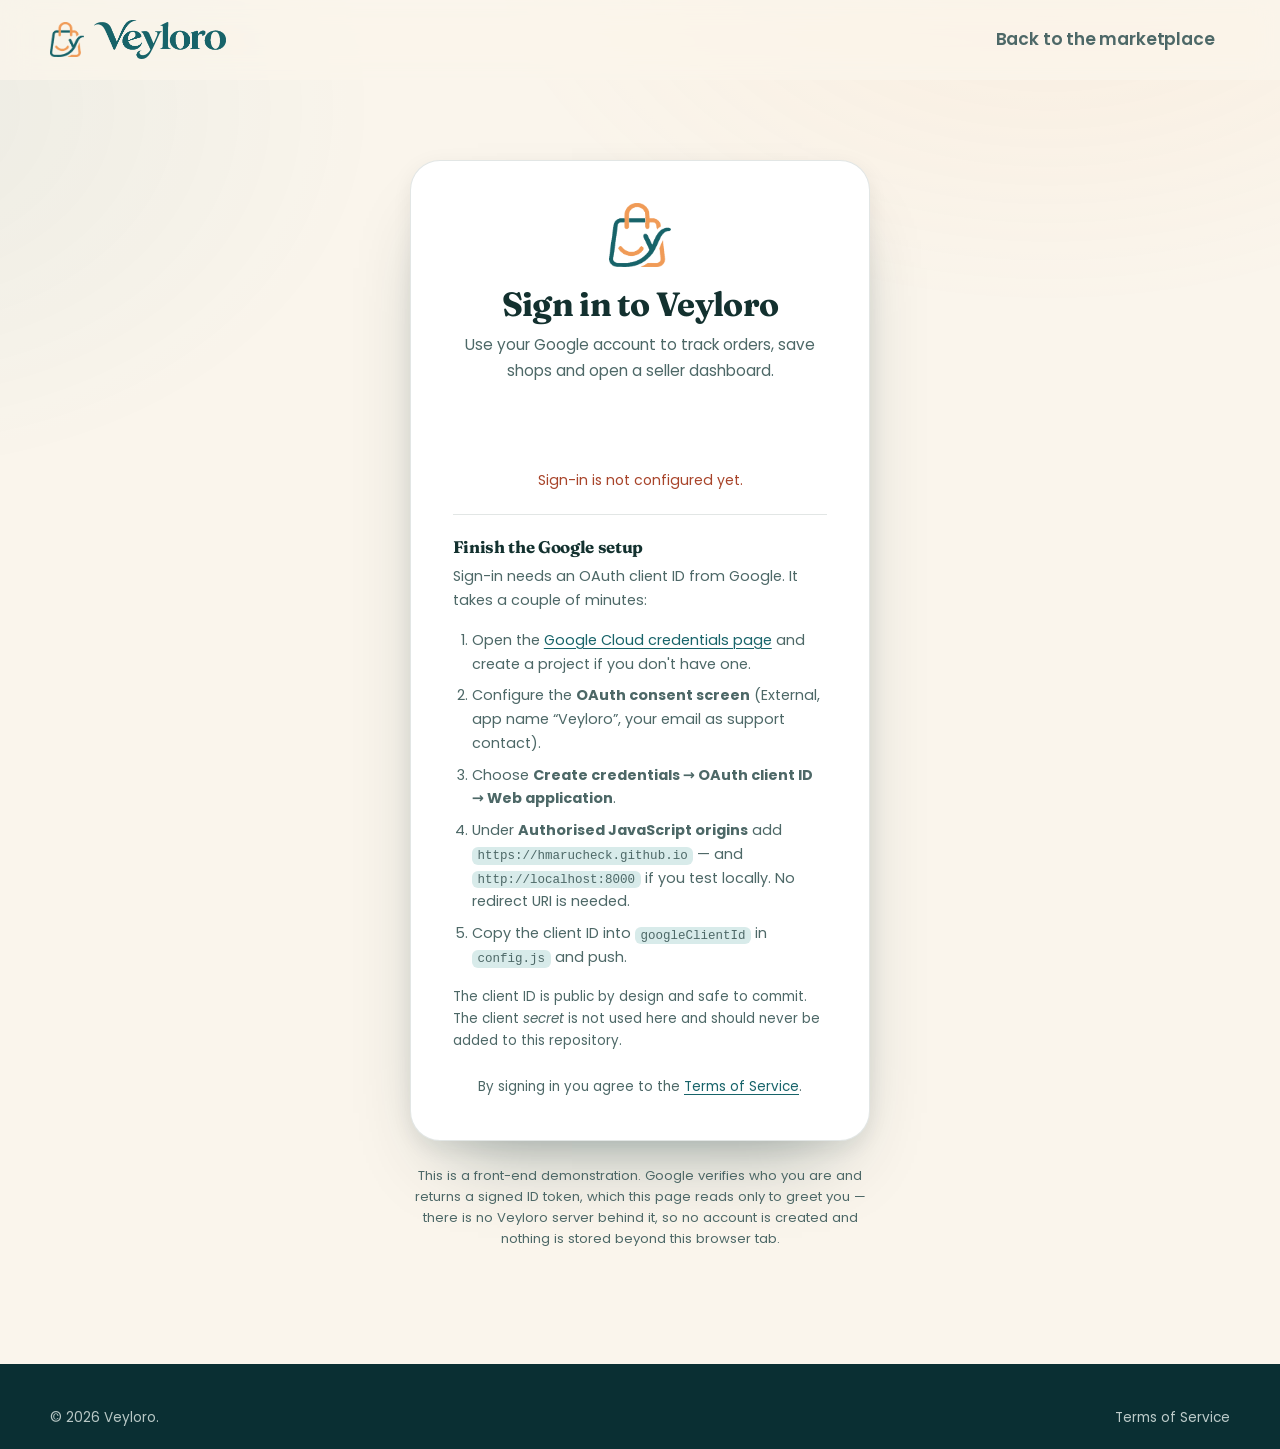
==== signin.html @ 5acaf313 "Add terms and Google sign-in pages, fix back-to-top, tone down copy Back to top only moved up by one" ====
<!DOCTYPE html>
<html lang="en" class="no-js">
<head>
<meta charset="utf-8">
<meta name="viewport" content="width=device-width, initial-scale=1">
<title>Sign in — Veyloro</title>
<meta name="description" content="Sign in to your Veyloro account with Google to track orders, save shops and manage your seller dashboard.">
<meta name="robots" content="noindex, follow">
<meta name="theme-color" content="#176369" media="(prefers-color-scheme: light)">
<meta name="theme-color" content="#0a2f33" media="(prefers-color-scheme: dark)">
<link rel="canonical" href="https://hmarucheck.github.io/test-website-1/signin.html">
<link rel="icon" href="assets/favicon.ico" sizes="any">
<link rel="apple-touch-icon" href="assets/apple-touch-icon.png">
<link rel="manifest" href="site.webmanifest">
<link rel="preconnect" href="https://fonts.googleapis.com">
<link rel="preconnect" href="https://fonts.gstatic.com" crossorigin>
<link rel="preconnect" href="https://accounts.google.com">
<link rel="stylesheet" href="https://fonts.googleapis.com/css2?family=Fraunces:ital,opsz,wght@0,9..144,500;0,9..144,700;1,9..144,600&family=Poppins:wght@400;500;600;700&display=swap">
<link rel="stylesheet" href="styles.css">
<script>document.documentElement.classList.remove("no-js");</script>
</head>
<body class="auth-page">
<span id="top" aria-hidden="true"></span>
<a class="skip-link" href="#main">Skip to main content</a>

<header class="site-header" data-header>
  <div class="shell site-header__inner">
    <a class="brand" href="./" aria-label="Veyloro — home">
      <img class="brand__mark" src="assets/veyloro-mark.png" alt="" width="700" height="730" decoding="async">
      <img class="brand__word" src="assets/veyloro-wordmark.png" alt="Veyloro" width="2089" height="630" decoding="async">
    </a>
    <div class="site-header__actions site-header__actions--end">
      <a class="btn btn--ghost" href="./">Back to the marketplace</a>
    </div>
  </div>
</header>

<main id="main" class="auth">
  <div class="auth__card">
    <img class="auth__mark" src="assets/veyloro-mark.png" alt="" width="700" height="730">
    <h1>Sign in to Veyloro</h1>
    <p class="auth__lede">Use your Google account to track orders, save shops and open a seller dashboard.</p>

    <!-- Google Identity Services renders its own button into this element. -->
    <div class="auth__google" data-google-button></div>

    <p class="auth__status" data-auth-status role="status" aria-live="polite"></p>

    <!-- Shown once a Google credential has been received. -->
    <div class="auth__profile" data-signed-in hidden>
      <img class="auth__avatar" data-profile-picture src="assets/veyloro-mark.png" alt="" width="56" height="56">
      <p class="auth__name"><strong data-profile-name>—</strong><span data-profile-email>—</span></p>
      <button class="btn btn--outline" type="button" data-signout>Sign out</button>
    </div>

    <!-- Shown when config.js has no client ID yet. -->
    <div class="auth__setup" data-google-setup hidden>
      <h2>Finish the Google setup</h2>
      <p>Sign-in needs an OAuth client ID from Google. It takes a couple of minutes:</p>
      <ol>
        <li>Open the <a href="https://console.cloud.google.com/apis/credentials" rel="noopener" target="_blank">Google Cloud credentials page</a> and create a project if you don't have one.</li>
        <li>Configure the <strong>OAuth consent screen</strong> (External, app name “Veyloro”, your email as support contact).</li>
        <li>Choose <strong>Create credentials → OAuth client ID → Web application</strong>.</li>
        <li>Under <strong>Authorised JavaScript origins</strong> add <code>https://hmarucheck.github.io</code> — and <code>http://localhost:8000</code> if you test locally. No redirect URI is needed.</li>
        <li>Copy the client ID into <code>googleClientId</code> in <code>config.js</code> and push.</li>
      </ol>
      <p class="auth__setup-note">The client ID is public by design and safe to commit. The client <em>secret</em> is not used here and should never be added to this repository.</p>
    </div>

    <p class="auth__small">
      By signing in you agree to the <a href="terms.html">Terms of Service</a>.
    </p>
  </div>

  <p class="auth__aside">
    This is a front-end demonstration. Google verifies who you are and returns a signed
    ID token, which this page reads only to greet you — there is no Veyloro server behind
    it, so no account is created and nothing is stored beyond this browser tab.
  </p>
</main>

<footer class="site-footer">
  <div class="shell site-footer__base site-footer__base--solo">
    <p>&copy; <span data-year>2026</span> Veyloro.</p>
    <p><a href="terms.html">Terms of Service</a></p>
  </div>
</footer>

<script src="config.js"></script>
<script src="auth.js" defer></script>
<script src="https://accounts.google.com/gsi/client" async defer onload="window.veyloroGsiReady && window.veyloroGsiReady()" onerror="window.veyloroGsiFailed && window.veyloroGsiFailed()"></script>
<script src="main.js" defer></script>
</body>
</html>
---- styles.css ----
/* ==========================================================================
   Veyloro — a marketplace focused on you
   Design tokens, layout and components. No build step, no framework.
   ========================================================================== */

:root {
  /* Brand palette, sampled from the Veyloro identity artwork */
  --teal-900: #0a2f33;
  --teal-800: #0e4a50;
  --teal-700: #125a60;
  --teal-600: #176369;
  --teal-500: #1f7b81;
  --teal-300: #7cb6b7;
  --teal-100: #d8ebea;

  --orange-600: #e0813c;
  --orange-500: #f09b57;
  --orange-300: #f7c79c;
  --orange-100: #fdeadb;

  --cream-50:  #fdfaf4;
  --cream-100: #faf5ec;
  --cream-200: #f3ead9;
  --sand-300:  #e7d9c2;

  --ink:        #13312f;
  --ink-muted:  #4d6867;
  --line:       rgba(19, 49, 47, .12);

  /* Semantic tokens */
  --bg:          var(--cream-100);
  --bg-elev:     #ffffff;
  --bg-tint:     var(--cream-50);
  --text:        var(--ink);
  --text-muted:  var(--ink-muted);
  --accent:      var(--teal-600);
  --accent-soft: var(--teal-100);
  --pop:         var(--orange-500);
  --border:      var(--line);
  --shadow-sm:   0 1px 2px rgba(10, 47, 51, .06), 0 4px 12px rgba(10, 47, 51, .05);
  --shadow-md:   0 12px 30px -12px rgba(10, 47, 51, .22), 0 2px 8px rgba(10, 47, 51, .06);
  --shadow-lg:   0 40px 80px -40px rgba(10, 47, 51, .45), 0 8px 24px rgba(10, 47, 51, .08);

  --radius-sm: 12px;
  --radius:    20px;
  --radius-lg: 30px;
  --radius-xl: 44px;

  --shell: 1180px;
  --gutter: clamp(1rem, 4vw, 2.5rem);
  --section-y: clamp(4.5rem, 9vw, 8rem);

  --font-display: "Fraunces", "Iowan Old Style", Georgia, "Times New Roman", serif;
  --font-body: "Poppins", ui-sans-serif, system-ui, -apple-system, "Segoe UI", Roboto, Helvetica, Arial, sans-serif;

  --ease: cubic-bezier(.22, .68, 0, 1);
}

@media (prefers-color-scheme: dark) {
  :root {
    --bg:         #071f22;
    --bg-elev:    #0d2e32;
    --bg-tint:    #0a262a;
    --text:       #eaf3f0;
    --text-muted: #a9c6c4;
    --accent:     #4fa8ad;
    --accent-soft: rgba(79, 168, 173, .16);
    --border:     rgba(234, 243, 240, .14);
    --shadow-sm:  0 1px 2px rgba(0, 0, 0, .4);
    --shadow-md:  0 14px 34px -14px rgba(0, 0, 0, .7);
    --shadow-lg:  0 40px 90px -40px rgba(0, 0, 0, .85);
  }
}

/* ---------------------------------------------------------------- base --- */
*, *::before, *::after { box-sizing: border-box; }

html {
  scroll-behavior: smooth;
  scroll-padding-top: 6rem;
  -webkit-text-size-adjust: 100%;
}

body {
  margin: 0;
  background: var(--bg);
  color: var(--text);
  font-family: var(--font-body);
  font-size: clamp(1rem, .96rem + .2vw, 1.075rem);
  line-height: 1.65;
  -webkit-font-smoothing: antialiased;
  overflow-x: hidden;
}

/* Warm paper texture, kept as a gradient so there is no extra request */
body::before {
  content: "";
  position: fixed;
  inset: 0;
  pointer-events: none;
  z-index: 0;
  opacity: .5;
  background:
    radial-gradient(60rem 40rem at 82% -8%, rgba(240, 155, 87, .16), transparent 60%),
    radial-gradient(52rem 38rem at -10% 12%, rgba(23, 99, 105, .13), transparent 62%);
}
@media (prefers-color-scheme: dark) {
  body::before { opacity: .65; }
}

img, picture, svg { max-width: 100%; display: block; }
img { height: auto; }

h1, h2, h3 {
  font-family: var(--font-display);
  font-weight: 700;
  line-height: 1.08;
  letter-spacing: -.02em;
  margin: 0 0 .5em;
  font-variation-settings: "SOFT" 0, "WONK" 0;
}
h2 { font-size: clamp(1.95rem, 1.2rem + 2.6vw, 3.1rem); }
h3 { font-size: clamp(1.15rem, 1.02rem + .5vw, 1.4rem); letter-spacing: -.01em; }
p  { margin: 0 0 1rem; }

a { color: var(--accent); text-decoration-thickness: 1px; text-underline-offset: 3px; }
a:hover { color: var(--pop); }

:focus-visible {
  outline: 3px solid var(--pop);
  outline-offset: 3px;
  border-radius: 6px;
}

.shell {
  width: min(100% - (var(--gutter) * 2), var(--shell));
  margin-inline: auto;
  position: relative;
  z-index: 1;
}
.shell--narrow { width: min(100% - (var(--gutter) * 2), 820px); }

.visually-hidden {
  position: absolute !important;
  width: 1px; height: 1px;
  padding: 0; margin: -1px;
  overflow: hidden; clip: rect(0 0 0 0); clip-path: inset(50%);
  white-space: nowrap; border: 0;
}

.skip-link {
  position: absolute;
  left: 1rem; top: -4rem;
  z-index: 100;
  background: var(--teal-600);
  color: #fff;
  padding: .7rem 1.1rem;
  border-radius: 0 0 var(--radius-sm) var(--radius-sm);
  font-weight: 600;
  transition: top .2s var(--ease);
}
.skip-link:focus { top: 0; color: #fff; }

/* -------------------------------------------------------------- buttons -- */
.btn {
  --btn-bg: transparent;
  --btn-fg: var(--text);
  display: inline-flex;
  align-items: center;
  justify-content: center;
  gap: .5rem;
  padding: .72rem 1.35rem;
  border: 1px solid transparent;
  border-radius: 999px;
  background: var(--btn-bg);
  color: var(--btn-fg);
  font: inherit;
  font-weight: 600;
  letter-spacing: -.01em;
  text-decoration: none;
  cursor: pointer;
  white-space: nowrap;
  transition: transform .25s var(--ease), box-shadow .25s var(--ease),
              background-color .25s var(--ease), color .25s var(--ease), border-color .25s var(--ease);
}
.btn:hover { transform: translateY(-2px); }
.btn:active { transform: translateY(0); }

.btn--primary {
  --btn-bg: var(--teal-600);
  --btn-fg: #fff;
  box-shadow: 0 10px 24px -12px rgba(10, 47, 51, .8);
}
.btn--primary:hover { --btn-bg: var(--teal-700); color: #fff; box-shadow: 0 16px 30px -14px rgba(10, 47, 51, .9); }

.btn--outline {
  --btn-fg: var(--text);
  border-color: var(--border);
  background: color-mix(in srgb, var(--bg-elev) 70%, transparent);
  backdrop-filter: blur(6px);
}
.btn--outline:hover { border-color: var(--pop); color: var(--text); background: var(--orange-100); }
@media (prefers-color-scheme: dark) {
  .btn--outline:hover { background: rgba(240, 155, 87, .14); }
}

.btn--ghost { --btn-fg: var(--text-muted); padding-inline: .9rem; }
.btn--ghost:hover { --btn-fg: var(--accent); }

.btn--lg { padding: .95rem 1.7rem; font-size: 1.03rem; }
.btn--block { width: 100%; }

.eyebrow {
  display: inline-flex;
  align-items: center;
  gap: .55rem;
  margin: 0 0 1rem;
  font-size: .78rem;
  font-weight: 600;
  letter-spacing: .16em;
  text-transform: uppercase;
  color: var(--accent);
}
.eyebrow__dot {
  width: .5rem; height: .5rem;
  border-radius: 999px;
  background: var(--pop);
  box-shadow: 0 0 0 4px var(--orange-100);
}
@media (prefers-color-scheme: dark) {
  .eyebrow__dot { box-shadow: 0 0 0 4px rgba(240, 155, 87, .2); }
}

/* --------------------------------------------------------------- header -- */
.site-header {
  position: sticky;
  top: 0;
  z-index: 50;
  background: color-mix(in srgb, var(--bg) 78%, transparent);
  backdrop-filter: blur(14px) saturate(140%);
  border-bottom: 1px solid transparent;
  transition: border-color .3s var(--ease), background-color .3s var(--ease), box-shadow .3s var(--ease);
}
.site-header.is-stuck {
  border-bottom-color: var(--border);
  box-shadow: var(--shadow-sm);
}
.site-header__inner {
  display: flex;
  align-items: center;
  gap: clamp(1rem, 3vw, 2.5rem);
  padding-block: .8rem;
}

.brand {
  display: inline-flex;
  align-items: center;
  gap: .6rem;
  text-decoration: none;
  flex: 0 0 auto;
}
.brand__mark { width: 34px; height: auto; }
.brand__word { width: clamp(100px, 11vw, 132px); height: auto; }
@media (prefers-color-scheme: dark) {
  .brand__word { filter: brightness(0) invert(1); opacity: .95; }
}

.nav { margin-inline-start: auto; }
.nav__list {
  display: flex;
  align-items: center;
  gap: clamp(.9rem, 2vw, 1.9rem);
  margin: 0; padding: 0;
  list-style: none;
}
.nav__list a {
  position: relative;
  color: var(--text);
  text-decoration: none;
  font-weight: 500;
  font-size: .97rem;
  padding-block: .3rem;
}
.nav__list a::after {
  content: "";
  position: absolute;
  left: 0; right: 100%; bottom: 0;
  height: 2px;
  border-radius: 2px;
  background: var(--pop);
  transition: right .3s var(--ease);
}
.nav__list a:hover::after, .nav__list a:focus-visible::after { right: 0; }

.site-header__actions { display: flex; align-items: center; gap: .5rem; }

.nav-toggle {
  display: none;
  margin-inline-start: auto;
  width: 44px; height: 44px;
  padding: 0;
  border: 1px solid var(--border);
  border-radius: 12px;
  background: var(--bg-elev);
  cursor: pointer;
}
.nav-toggle__bar {
  display: block;
  width: 18px; height: 2px;
  margin: 3.5px auto;
  border-radius: 2px;
  background: var(--text);
  transition: transform .3s var(--ease), opacity .2s var(--ease);
}
.nav-toggle[aria-expanded="true"] .nav-toggle__bar:nth-child(1) { transform: translateY(5.5px) rotate(45deg); }
.nav-toggle[aria-expanded="true"] .nav-toggle__bar:nth-child(2) { opacity: 0; }
.nav-toggle[aria-expanded="true"] .nav-toggle__bar:nth-child(3) { transform: translateY(-5.5px) rotate(-45deg); }

.mobile-nav {
  padding: .5rem var(--gutter) 1.5rem;
  border-top: 1px solid var(--border);
  background: var(--bg-elev);
}
.mobile-nav[hidden] { display: none; }
.mobile-nav ul { list-style: none; margin: 0 0 1rem; padding: 0; }
.mobile-nav li + li { border-top: 1px solid var(--border); }
.mobile-nav a {
  display: block;
  padding: .85rem .25rem;
  color: var(--text);
  text-decoration: none;
  font-weight: 500;
}

@media (max-width: 900px) {
  .nav, .site-header__actions { display: none; }
  .nav-toggle { display: block; }
}

/* ----------------------------------------------------------------- hero -- */
.hero {
  position: relative;
  padding-top: clamp(2.5rem, 5vw, 4.5rem);
  padding-bottom: clamp(2rem, 4vw, 3rem);
  overflow: clip;
}
.hero__glow {
  position: absolute;
  inset: -20% -10% auto -10%;
  height: 78%;
  background:
    radial-gradient(38rem 26rem at 28% 32%, rgba(23, 99, 105, .20), transparent 70%),
    radial-gradient(34rem 24rem at 76% 18%, rgba(240, 155, 87, .26), transparent 70%);
  filter: blur(6px);
  animation: drift 22s ease-in-out infinite alternate;
  z-index: 0;
}
@keyframes drift {
  from { transform: translate3d(-2%, -1%, 0) scale(1); }
  to   { transform: translate3d(3%, 2%, 0) scale(1.07); }
}

.hero__inner {
  display: grid;
  grid-template-columns: minmax(0, 1fr) minmax(0, 1.04fr);
  align-items: center;
  gap: clamp(2rem, 5vw, 4rem);
}

.hero__title { margin-bottom: 1.1rem; }
.hero__wordmark {
  width: min(100%, 460px);
  height: auto;
  margin-bottom: .7rem;
  animation: rise .9s var(--ease) both;
}
@media (prefers-color-scheme: dark) {
  .hero__wordmark { filter: brightness(0) invert(1); opacity: .96; }
}
.hero__tagline {
  display: block;
  font-family: var(--font-display);
  font-size: clamp(1.5rem, .95rem + 1.9vw, 2.35rem);
  font-weight: 500;
  line-height: 1.15;
  color: var(--text);
  animation: rise .9s .08s var(--ease) both;
}
.hero__tagline em {
  font-style: italic;
  font-weight: 600;
  color: var(--accent);
  position: relative;
  white-space: nowrap;
}
.hero__tagline em {
  background-image: linear-gradient(transparent 58%, rgba(247, 199, 156, .8) 58%, rgba(247, 199, 156, .8) 92%, transparent 92%);
  padding-inline: .06em;
}
@media (prefers-color-scheme: dark) {
  .hero__tagline em {
    background-image: linear-gradient(transparent 58%, rgba(240, 155, 87, .42) 58%, rgba(240, 155, 87, .42) 92%, transparent 92%);
  }
}

.hero__lede {
  max-width: 48ch;
  font-size: clamp(1.02rem, .98rem + .25vw, 1.15rem);
  color: var(--text-muted);
  animation: rise .9s .16s var(--ease) both;
}

.hero__cta {
  display: flex;
  flex-wrap: wrap;
  gap: .8rem;
  margin: 1.6rem 0 1.8rem;
  animation: rise .9s .24s var(--ease) both;
}

.hero__proof {
  display: grid;
  gap: .55rem;
  margin: 0; padding: 0;
  list-style: none;
  font-size: .93rem;
  color: var(--text-muted);
  animation: rise .9s .32s var(--ease) both;
}
.hero__proof li { display: flex; align-items: center; gap: .6rem; }
.hero__proof svg {
  flex: 0 0 auto;
  width: 22px; height: 22px;
  fill: none;
  stroke: var(--accent);
  stroke-width: 1.6;
  stroke-linecap: round;
  stroke-linejoin: round;
}
.hero__proof .tick { stroke: var(--pop); stroke-width: 2; }

@keyframes rise {
  from { opacity: 0; transform: translateY(18px); }
  to   { opacity: 1; transform: none; }
}

/* hero visual ------------------------------------------------------------ */
.hero__visual { position: relative; animation: rise 1s .2s var(--ease) both; }
.hero__frame {
  position: relative;
  margin: 0;
  border-radius: var(--radius-xl);
  overflow: hidden;
  box-shadow: var(--shadow-lg);
  border: 1px solid rgba(255, 255, 255, .6);
  transform: rotate(-1.1deg);
  transition: transform .6s var(--ease);
}
.hero__frame::after {
  content: "";
  position: absolute; inset: 0;
  background: linear-gradient(190deg, rgba(255, 255, 255, .28), transparent 42%);
  pointer-events: none;
}
.hero__frame:hover { transform: rotate(0deg) scale(1.012); }
.hero__frame img { width: 100%; }

.float-card {
  position: absolute;
  display: flex;
  align-items: center;
  gap: .7rem;
  padding: .7rem .95rem;
  border-radius: var(--radius);
  background: color-mix(in srgb, var(--bg-elev) 92%, transparent);
  backdrop-filter: blur(10px);
  border: 1px solid var(--border);
  box-shadow: var(--shadow-md);
  animation: bob 6s ease-in-out infinite;
}
.float-card p { margin: 0; display: grid; line-height: 1.25; }
.float-card strong { font-size: .95rem; }
.float-card span { font-size: .78rem; color: var(--text-muted); }
.float-card--rating { left: clamp(-1.5rem, -2vw, -1rem); bottom: -1.4rem; }
.float-card--ship { right: clamp(-1.25rem, -2vw, -.5rem); top: 8%; animation-delay: -3s; }
.float-card__icon {
  display: grid;
  place-items: center;
  width: 36px; height: 36px;
  border-radius: 12px;
  background: var(--accent-soft);
}
.float-card__icon svg {
  width: 20px; height: 20px;
  fill: none; stroke: var(--accent);
  stroke-width: 1.6; stroke-linecap: round; stroke-linejoin: round;
}
@keyframes bob {
  0%, 100% { transform: translateY(0); }
  50%      { transform: translateY(-9px); }
}

.stars { display: flex; gap: 2px; }
.stars svg { width: 18px; height: 18px; fill: var(--pop); }
.stars--sm svg { width: 15px; height: 15px; }

/* stat bar --------------------------------------------------------------- */
.stat-bar {
  display: grid;
  grid-template-columns: repeat(4, minmax(0, 1fr));
  gap: clamp(.75rem, 2vw, 1.5rem);
  margin-top: clamp(2.5rem, 5vw, 4rem);
  padding: clamp(1.1rem, 2.4vw, 1.6rem) clamp(1rem, 3vw, 2rem);
  list-style: none;
  border-radius: var(--radius-lg);
  background: color-mix(in srgb, var(--bg-elev) 88%, transparent);
  border: 1px solid var(--border);
  box-shadow: var(--shadow-sm);
  text-align: center;
}
.stat-bar li { display: grid; gap: .1rem; }
.stat-bar strong {
  font-family: var(--font-display);
  font-size: clamp(1.4rem, 1rem + 1.5vw, 2.1rem);
  color: var(--accent);
  font-variant-numeric: tabular-nums;
}
.stat-bar span { font-size: .82rem; color: var(--text-muted); }
@media (max-width: 640px) {
  .stat-bar { grid-template-columns: repeat(2, minmax(0, 1fr)); row-gap: 1.2rem; }
}

/* -------------------------------------------------------------- marquee -- */
.marquee {
  margin-block: clamp(2.5rem, 5vw, 4rem);
  padding-block: .85rem;
  border-block: 1px solid var(--border);
  background: color-mix(in srgb, var(--accent) 7%, transparent);
  overflow: hidden;
  -webkit-mask-image: linear-gradient(90deg, transparent, #000 8%, #000 92%, transparent);
          mask-image: linear-gradient(90deg, transparent, #000 8%, #000 92%, transparent);
}
.marquee__track {
  display: flex;
  align-items: center;
  gap: 2rem;
  width: max-content;
  animation: scroll 42s linear infinite;
  font-family: var(--font-display);
  font-size: clamp(1rem, .9rem + .5vw, 1.35rem);
  color: var(--accent);
  white-space: nowrap;
}
.marquee__track span:nth-child(even) { color: var(--pop); font-size: .8em; }
@keyframes scroll {
  from { transform: translateX(0); }
  to   { transform: translateX(-50%); }
}

/* ------------------------------------------------------------- sections -- */
.section { padding-block: var(--section-y); position: relative; }
.section--tinted {
  background: var(--bg-tint);
  border-block: 1px solid var(--border);
}
.section__head { max-width: 62ch; margin-bottom: clamp(2rem, 4vw, 3.25rem); }
.section__lede { color: var(--text-muted); font-size: 1.05rem; margin: 0; }

/* cards ------------------------------------------------------------------ */
.cards {
  display: grid;
  grid-template-columns: repeat(auto-fit, minmax(245px, 1fr));
  gap: clamp(1rem, 2vw, 1.4rem);
  margin: 0; padding: 0;
  list-style: none;
}
.card {
  position: relative;
  padding: 1.5rem 1.4rem 1.35rem;
  border-radius: var(--radius);
  background: var(--bg-elev);
  border: 1px solid var(--border);
  box-shadow: var(--shadow-sm);
  overflow: hidden;
  transition: transform .35s var(--ease), box-shadow .35s var(--ease), border-color .35s var(--ease);
}
.card::before {
  content: "";
  position: absolute;
  inset: auto -30% -60% auto;
  width: 14rem; height: 14rem;
  border-radius: 50%;
  background: radial-gradient(circle, rgba(240, 155, 87, .22), transparent 70%);
  opacity: 0;
  transition: opacity .4s var(--ease);
}
.card:hover {
  transform: translateY(-6px);
  box-shadow: var(--shadow-md);
  border-color: color-mix(in srgb, var(--accent) 40%, transparent);
}
.card:hover::before { opacity: 1; }
.card__icon {
  display: grid;
  place-items: center;
  width: 46px; height: 46px;
  margin-bottom: 1rem;
  border-radius: 14px;
  background: var(--accent-soft);
}
.card__icon svg {
  width: 24px; height: 24px;
  fill: none; stroke: var(--accent);
  stroke-width: 1.5; stroke-linecap: round; stroke-linejoin: round;
}
.card { display: flex; flex-direction: column; }
.card h3 { margin-bottom: .35rem; }
.card p { color: var(--text-muted); font-size: .94rem; margin-bottom: .9rem; }
.card__meta {
  margin-top: auto;
  font-size: .78rem;
  font-weight: 600;
  letter-spacing: .08em;
  text-transform: uppercase;
  color: var(--pop);
}

/* steps ------------------------------------------------------------------ */
.steps {
  display: grid;
  grid-template-columns: repeat(auto-fit, minmax(260px, 1fr));
  gap: clamp(1.2rem, 3vw, 2.2rem);
  margin: 0; padding: 0;
  list-style: none;
  counter-reset: step;
}
.step {
  position: relative;
  padding: 2.2rem 1.5rem 1.6rem;
  border-radius: var(--radius);
  background: var(--bg-elev);
  border: 1px solid var(--border);
  box-shadow: var(--shadow-sm);
}
.step__num {
  position: absolute;
  top: -1.1rem; left: 1.4rem;
  display: grid;
  place-items: center;
  width: 2.6rem; height: 2.6rem;
  border-radius: 50%;
  background: var(--teal-600);
  color: #fff;
  font-family: var(--font-display);
  font-size: .95rem;
  box-shadow: 0 8px 18px -8px rgba(10, 47, 51, .9);
}
.step p { color: var(--text-muted); margin: 0; }

/* features --------------------------------------------------------------- */
.feature-grid {
  display: grid;
  grid-template-columns: repeat(auto-fit, minmax(250px, 1fr));
  gap: clamp(1rem, 2vw, 1.4rem);
}
.feature {
  padding: 1.6rem 1.5rem;
  border-radius: var(--radius);
  background: var(--bg-elev);
  border: 1px solid var(--border);
  box-shadow: var(--shadow-sm);
}
.feature p { color: var(--text-muted); margin-bottom: 0; }
.feature--wide {
  grid-column: span 2;
  background: linear-gradient(150deg, color-mix(in srgb, var(--accent) 12%, var(--bg-elev)), var(--bg-elev) 62%);
}
.feature--wide p { margin-bottom: 1rem; }
.feature--accent {
  background: linear-gradient(150deg, color-mix(in srgb, var(--pop) 22%, var(--bg-elev)), var(--bg-elev) 70%);
}
@media (max-width: 720px) { .feature--wide { grid-column: span 1; } }

.ticks { list-style: none; margin: 0; padding: 0; display: grid; gap: .5rem; }
.ticks li {
  position: relative;
  padding-left: 1.85rem;
  color: var(--text-muted);
  font-size: .95rem;
}
.ticks li::before {
  content: "";
  position: absolute;
  left: 0; top: .35em;
  width: 1.15rem; height: 1.15rem;
  border-radius: 50%;
  background: var(--accent-soft);
}
.ticks li::after {
  content: "";
  position: absolute;
  left: .34rem; top: .62em;
  width: .48rem; height: .26rem;
  border-left: 2px solid var(--accent);
  border-bottom: 2px solid var(--accent);
  transform: rotate(-45deg);
}
.ticks--lg li { font-size: 1rem; margin-bottom: .1rem; }

/* quotes ----------------------------------------------------------------- */
.quotes {
  display: grid;
  grid-template-columns: repeat(auto-fit, minmax(270px, 1fr));
  gap: clamp(1rem, 2vw, 1.5rem);
}
.quote {
  margin: 0;
  padding: 1.6rem 1.5rem;
  border-radius: var(--radius);
  background: var(--bg-elev);
  border: 1px solid var(--border);
  box-shadow: var(--shadow-sm);
  transition: transform .35s var(--ease), box-shadow .35s var(--ease);
}
.quote:hover { transform: translateY(-5px); box-shadow: var(--shadow-md); }
.quote { display: flex; flex-direction: column; }
.quote blockquote { margin: .9rem 0 1.2rem; flex: 1; }
.quote blockquote p {
  margin: 0;
  font-family: var(--font-display);
  font-size: 1.06rem;
  font-weight: 500;
  line-height: 1.5;
}
.quote figcaption {
  display: flex;
  align-items: center;
  gap: .6rem;
  font-size: .85rem;
  color: var(--text-muted);
  flex-wrap: wrap;
}
.quote figcaption strong { color: var(--text); }
.avatar {
  display: grid;
  place-items: center;
  width: 36px; height: 36px;
  border-radius: 50%;
  background: var(--accent);
  color: #fff;
  font-size: .78rem;
  font-weight: 600;
  letter-spacing: .04em;
}

/* split / sellers -------------------------------------------------------- */
.split {
  display: grid;
  grid-template-columns: minmax(0, 1.05fr) minmax(0, .95fr);
  align-items: center;
  gap: clamp(2rem, 5vw, 4rem);
}
@media (max-width: 880px) { .split { grid-template-columns: 1fr; } }
.split__copy p { color: var(--text-muted); }
.split__copy .btn { margin-top: 1.6rem; }
.split__copy .ticks { margin-top: 1.2rem; }

.payout {
  padding: 1.6rem;
  border-radius: var(--radius-lg);
  background: var(--bg-elev);
  border: 1px solid var(--border);
  box-shadow: var(--shadow-lg);
  transform: rotate(1deg);
  transition: transform .5s var(--ease);
}
.payout:hover { transform: rotate(0); }
.payout header { display: flex; align-items: center; gap: .8rem; margin-bottom: 1.3rem; }
.payout header img { width: 42px; }
.payout header div { display: grid; }
.payout header strong { font-size: 1rem; }
.payout header span { font-size: .8rem; color: var(--text-muted); }
.payout dl { display: grid; gap: .7rem; margin: 0 0 1.3rem; }
.payout dl > div {
  display: flex;
  justify-content: space-between;
  gap: 1rem;
  padding-bottom: .6rem;
  border-bottom: 1px dashed var(--border);
}
.payout dt { color: var(--text-muted); font-size: .9rem; }
.payout dd { margin: 0; font-weight: 600; }
.payout__bar {
  height: 10px;
  border-radius: 999px;
  background: var(--accent-soft);
  overflow: hidden;
}
.payout__bar span {
  display: block;
  height: 100%;
  width: var(--w);
  border-radius: 999px;
  background: linear-gradient(90deg, var(--teal-600), var(--orange-500));
}
.payout__foot { margin: .8rem 0 0; font-size: .88rem; color: var(--text-muted); }

/* faq -------------------------------------------------------------------- */
.faq {
  border-radius: var(--radius);
  background: var(--bg-elev);
  border: 1px solid var(--border);
  box-shadow: var(--shadow-sm);
  overflow: hidden;
}
.faq details + details { border-top: 1px solid var(--border); }
.faq summary {
  display: flex;
  align-items: center;
  justify-content: space-between;
  gap: 1rem;
  padding: 1.15rem 1.35rem;
  font-family: var(--font-display);
  font-size: 1.07rem;
  font-weight: 600;
  cursor: pointer;
  list-style: none;
  transition: color .25s var(--ease), background-color .25s var(--ease);
}
.faq summary::-webkit-details-marker { display: none; }
.faq summary::after {
  content: "";
  flex: 0 0 auto;
  width: .6rem; height: .6rem;
  border-right: 2px solid var(--accent);
  border-bottom: 2px solid var(--accent);
  transform: rotate(45deg) translateY(-2px);
  transition: transform .3s var(--ease);
}
.faq details[open] summary { color: var(--accent); }
.faq details[open] summary::after { transform: rotate(-135deg) translateY(-2px); }
.faq summary:hover { background: color-mix(in srgb, var(--accent) 6%, transparent); }
.faq__body { padding: 0 1.35rem 1.25rem; }
.faq__body p { margin: 0; color: var(--text-muted); }

/* join ------------------------------------------------------------------- */
.join {
  padding-block: var(--section-y);
  background:
    radial-gradient(28rem 20rem at 20% 10%, rgba(240, 155, 87, .22), transparent 65%),
    linear-gradient(160deg, var(--teal-700), var(--teal-900));
  color: #f6f2e9;
  text-align: center;
}
.join__inner { max-width: 640px; }
.join__mark { width: 66px; margin: 0 auto 1.2rem; }
.join h2 { color: #fff; }
.join p { color: rgba(246, 242, 233, .82); }
.join a { color: var(--orange-300); }

.signup {
  display: flex;
  flex-wrap: wrap;
  justify-content: center;
  gap: .6rem;
  margin-top: 1.6rem;
}
.signup input {
  flex: 1 1 260px;
  min-width: 0;
  padding: .85rem 1.1rem;
  border: 1px solid rgba(255, 255, 255, .25);
  border-radius: 999px;
  background: rgba(255, 255, 255, .1);
  color: #fff;
  font: inherit;
}
.signup input::placeholder { color: rgba(246, 242, 233, .6); }
.signup input:focus-visible { background: rgba(255, 255, 255, .16); }
.signup .btn--primary { background: var(--orange-500); color: var(--teal-900); }
.signup .btn--primary:hover { background: var(--orange-300); color: var(--teal-900); }
.signup__note {
  flex: 1 0 100%;
  margin: .4rem 0 0;
  font-size: .85rem;
  color: rgba(246, 242, 233, .75);
}
.signup__note.is-success { color: #ffe1bf; font-weight: 600; }
.signup input[aria-invalid="true"] { border-color: var(--orange-300); }

/* --------------------------------------------------------------- footer -- */
.site-footer {
  background: var(--teal-900);
  color: rgba(234, 243, 240, .78);
  padding-top: clamp(3rem, 6vw, 4.5rem);
  font-size: .94rem;
}
.site-footer__inner {
  display: grid;
  grid-template-columns: minmax(0, 1.2fr) minmax(0, 2fr);
  gap: clamp(2rem, 5vw, 4rem);
  padding-bottom: 2.5rem;
}
@media (max-width: 780px) { .site-footer__inner { grid-template-columns: 1fr; } }
.site-footer__word { width: 170px; margin-bottom: 1rem; }
.site-footer__brand p { max-width: 42ch; margin: 0; }
.site-footer__nav {
  display: grid;
  grid-template-columns: repeat(auto-fit, minmax(150px, 1fr));
  gap: 1.5rem;
}
.site-footer__nav h2 {
  font-family: var(--font-body);
  font-size: .78rem;
  font-weight: 600;
  letter-spacing: .14em;
  text-transform: uppercase;
  color: var(--orange-300);
  margin-bottom: .8rem;
}
.site-footer__nav ul { list-style: none; margin: 0; padding: 0; display: grid; gap: .55rem; }
.site-footer__nav a { color: rgba(234, 243, 240, .8); text-decoration: none; }
.site-footer__nav a:hover { color: #fff; text-decoration: underline; }
.site-footer__base {
  display: flex;
  flex-wrap: wrap;
  justify-content: space-between;
  gap: .5rem;
  padding-block: 1.2rem;
  border-top: 1px solid rgba(234, 243, 240, .14);
  font-size: .85rem;
}
.site-footer__base p { margin: 0; }
.site-footer__base a { color: rgba(234, 243, 240, .8); text-decoration: none; }
.site-footer__base a:hover { color: #fff; }

/* ------------------------------------------------------------- reveals --- */
.reveal {
  opacity: 0;
  transform: translateY(26px);
  transition: opacity .7s var(--ease), transform .7s var(--ease);
}
.reveal.is-visible { opacity: 1; transform: none; }
.no-js .reveal { opacity: 1; transform: none; }

/* ------------------------------------------------------------ responsive -- */
@media (max-width: 980px) {
  .hero__inner { grid-template-columns: 1fr; }
  .hero__visual { order: -1; margin-bottom: 2.5rem; }
  .hero__wordmark { width: min(78%, 400px); }
  .float-card--rating { left: .5rem; bottom: -1rem; }
  .float-card--ship { right: .5rem; top: -1rem; }
}
@media (max-width: 520px) {
  .float-card--rating { bottom: -1.2rem; left: .25rem; }
  .float-card--ship { display: none; }
  .hero__cta .btn { flex: 1 1 100%; }
}

@media (prefers-reduced-motion: reduce) {
  html { scroll-behavior: auto; }
  *, *::before, *::after {
    animation-duration: .001ms !important;
    animation-iteration-count: 1 !important;
    transition-duration: .001ms !important;
  }
  .reveal { opacity: 1; transform: none; }
}

@media print {
  .site-header, .marquee, .join, .float-card { display: none; }
  body { background: #fff; color: #000; }
}

/* ---------------------------------------------------------------- legal --- */
.legal { padding-block: clamp(2.5rem, 6vw, 4.5rem) var(--section-y); }
.legal__head { margin-bottom: 2.5rem; }
.legal__head h1 {
  font-family: var(--font-display);
  font-size: clamp(2.1rem, 1.3rem + 3vw, 3.2rem);
  line-height: 1.05;
  letter-spacing: -.02em;
  margin: 0 0 1.2rem;
}
.legal__meta {
  display: flex;
  flex-wrap: wrap;
  gap: .5rem 2rem;
  margin: 0 0 1.6rem;
  padding: .9rem 1.1rem;
  border-radius: var(--radius-sm);
  background: var(--bg-elev);
  border: 1px solid var(--border);
  font-size: .88rem;
}
.legal__meta > div { display: grid; gap: .1rem; }
.legal__meta dt {
  font-size: .7rem;
  font-weight: 600;
  letter-spacing: .12em;
  text-transform: uppercase;
  color: var(--text-muted);
}
.legal__meta dd { margin: 0; font-weight: 600; }
.legal__intro { color: var(--text-muted); max-width: 70ch; }

.legal__toc {
  padding: 1.3rem 1.5rem;
  margin-bottom: 2.5rem;
  border-radius: var(--radius);
  background: var(--bg-elev);
  border: 1px solid var(--border);
  box-shadow: var(--shadow-sm);
}
.legal__toc h2 {
  font-family: var(--font-body);
  font-size: .75rem;
  font-weight: 600;
  letter-spacing: .14em;
  text-transform: uppercase;
  color: var(--text-muted);
  margin-bottom: .9rem;
}
.legal__toc ol {
  columns: 2;
  column-gap: 2rem;
  margin: 0;
  padding-left: 1.2rem;
  font-size: .93rem;
}
.legal__toc li { margin-bottom: .35rem; break-inside: avoid; }
.legal__toc a { text-decoration: none; }
.legal__toc a:hover { text-decoration: underline; }
@media (max-width: 620px) { .legal__toc ol { columns: 1; } }

.legal__body section { margin-bottom: 2.4rem; scroll-margin-top: 6rem; }
.legal__body h2 {
  font-size: clamp(1.15rem, 1rem + .6vw, 1.45rem);
  margin-bottom: .8rem;
  padding-bottom: .5rem;
  border-bottom: 1px solid var(--border);
}
.legal__body p { color: var(--text-muted); max-width: 72ch; }
.legal__body p:last-child { margin-bottom: 0; }

.legal__note {
  margin-top: 3rem;
  padding: 1rem 1.2rem;
  border-left: 3px solid var(--pop);
  border-radius: 0 var(--radius-sm) var(--radius-sm) 0;
  background: color-mix(in srgb, var(--pop) 10%, transparent);
  font-size: .87rem;
}
.legal__back { margin-top: 2.5rem; font-weight: 600; }
.legal__back a { text-decoration: none; }

/* ----------------------------------------------------------------- auth --- */
.auth {
  display: grid;
  place-items: center;
  gap: 1.5rem;
  padding: clamp(2.5rem, 7vw, 5rem) var(--gutter) var(--section-y);
  position: relative;
  z-index: 1;
}
.auth__card {
  width: min(100%, 460px);
  padding: clamp(1.8rem, 4vw, 2.6rem);
  border-radius: var(--radius-lg);
  background: var(--bg-elev);
  border: 1px solid var(--border);
  box-shadow: var(--shadow-lg);
  text-align: center;
}
.auth__mark { width: 62px; margin: 0 auto 1.2rem; }
.auth__card h1 {
  font-family: var(--font-display);
  font-size: clamp(1.6rem, 1.2rem + 1.4vw, 2.1rem);
  margin-bottom: .6rem;
}
.auth__lede { color: var(--text-muted); font-size: .96rem; margin-bottom: 1.6rem; }
.auth__google { display: flex; justify-content: center; min-height: 44px; }

.auth__status { margin: 1rem 0 0; font-size: .88rem; color: var(--text-muted); min-height: 1.3em; }
.auth__status.is-error { color: #a8442a; }
.auth__status.is-success { color: var(--accent); font-weight: 600; }
@media (prefers-color-scheme: dark) { .auth__status.is-error { color: #f0a58c; } }

.auth__profile {
  display: grid;
  justify-items: center;
  gap: .8rem;
  margin-top: 1.4rem;
  padding-top: 1.4rem;
  border-top: 1px solid var(--border);
}
.auth__profile[hidden] { display: none; }
.auth__avatar { width: 56px; height: 56px; border-radius: 50%; object-fit: cover; }
.auth__name { display: grid; gap: .1rem; margin: 0; line-height: 1.3; }
.auth__name span { font-size: .85rem; color: var(--text-muted); }

.auth__setup {
  margin-top: 1.4rem;
  padding-top: 1.4rem;
  border-top: 1px solid var(--border);
  text-align: left;
  font-size: .9rem;
}
.auth__setup[hidden] { display: none; }
.auth__setup h2 { font-size: 1.05rem; margin-bottom: .6rem; }
.auth__setup p { color: var(--text-muted); }
.auth__setup ol { margin: 0 0 1rem; padding-left: 1.2rem; color: var(--text-muted); }
.auth__setup li { margin-bottom: .5rem; }
.auth__setup code {
  padding: .1rem .35rem;
  border-radius: 6px;
  background: var(--accent-soft);
  font-size: .87em;
  overflow-wrap: anywhere;
}
.auth__setup-note { font-size: .84rem; margin-bottom: 0; }

.auth__small { margin: 1.5rem 0 0; font-size: .84rem; color: var(--text-muted); }
.auth__aside {
  width: min(100%, 460px);
  margin: 0;
  font-size: .82rem;
  line-height: 1.6;
  color: var(--text-muted);
  text-align: center;
}
.auth-page .site-footer { padding-top: 1.5rem; }
.site-header__actions--end { margin-inline-start: auto; }
.site-footer__base--solo { border-top: 0; }

.stars svg.is-empty { fill: none; stroke: var(--pop); stroke-width: 1.6; opacity: .55; }
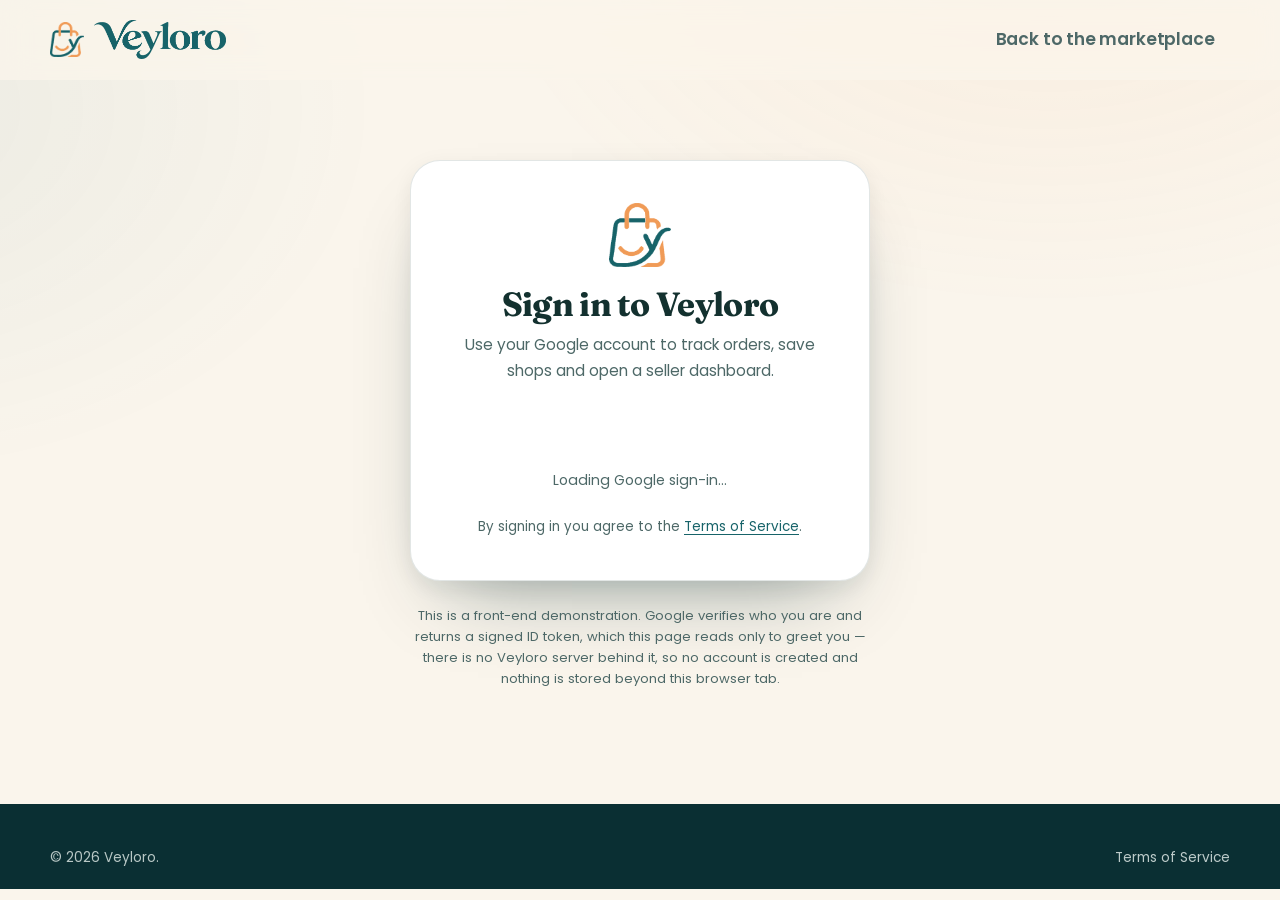
==== commit cba6d75b: "Version config.js and auth.js to defeat the Pages cache GitHub Pages serves static assets with about" ====
--- a/signin.html
+++ b/signin.html
@@ -86,8 +86,10 @@
   </div>
 </footer>
 
-<script src="config.js"></script>
-<script src="auth.js" defer></script>
+<!-- ?v= is bumped whenever config.js or auth.js changes: GitHub Pages caches
+     assets for about ten minutes, and a stale config.js means a dead button. -->
+<script src="config.js?v=2"></script>
+<script src="auth.js?v=2" defer></script>
 <script src="https://accounts.google.com/gsi/client" async defer onload="window.veyloroGsiReady && window.veyloroGsiReady()" onerror="window.veyloroGsiFailed && window.veyloroGsiFailed()"></script>
 <script src="main.js" defer></script>
 </body>
